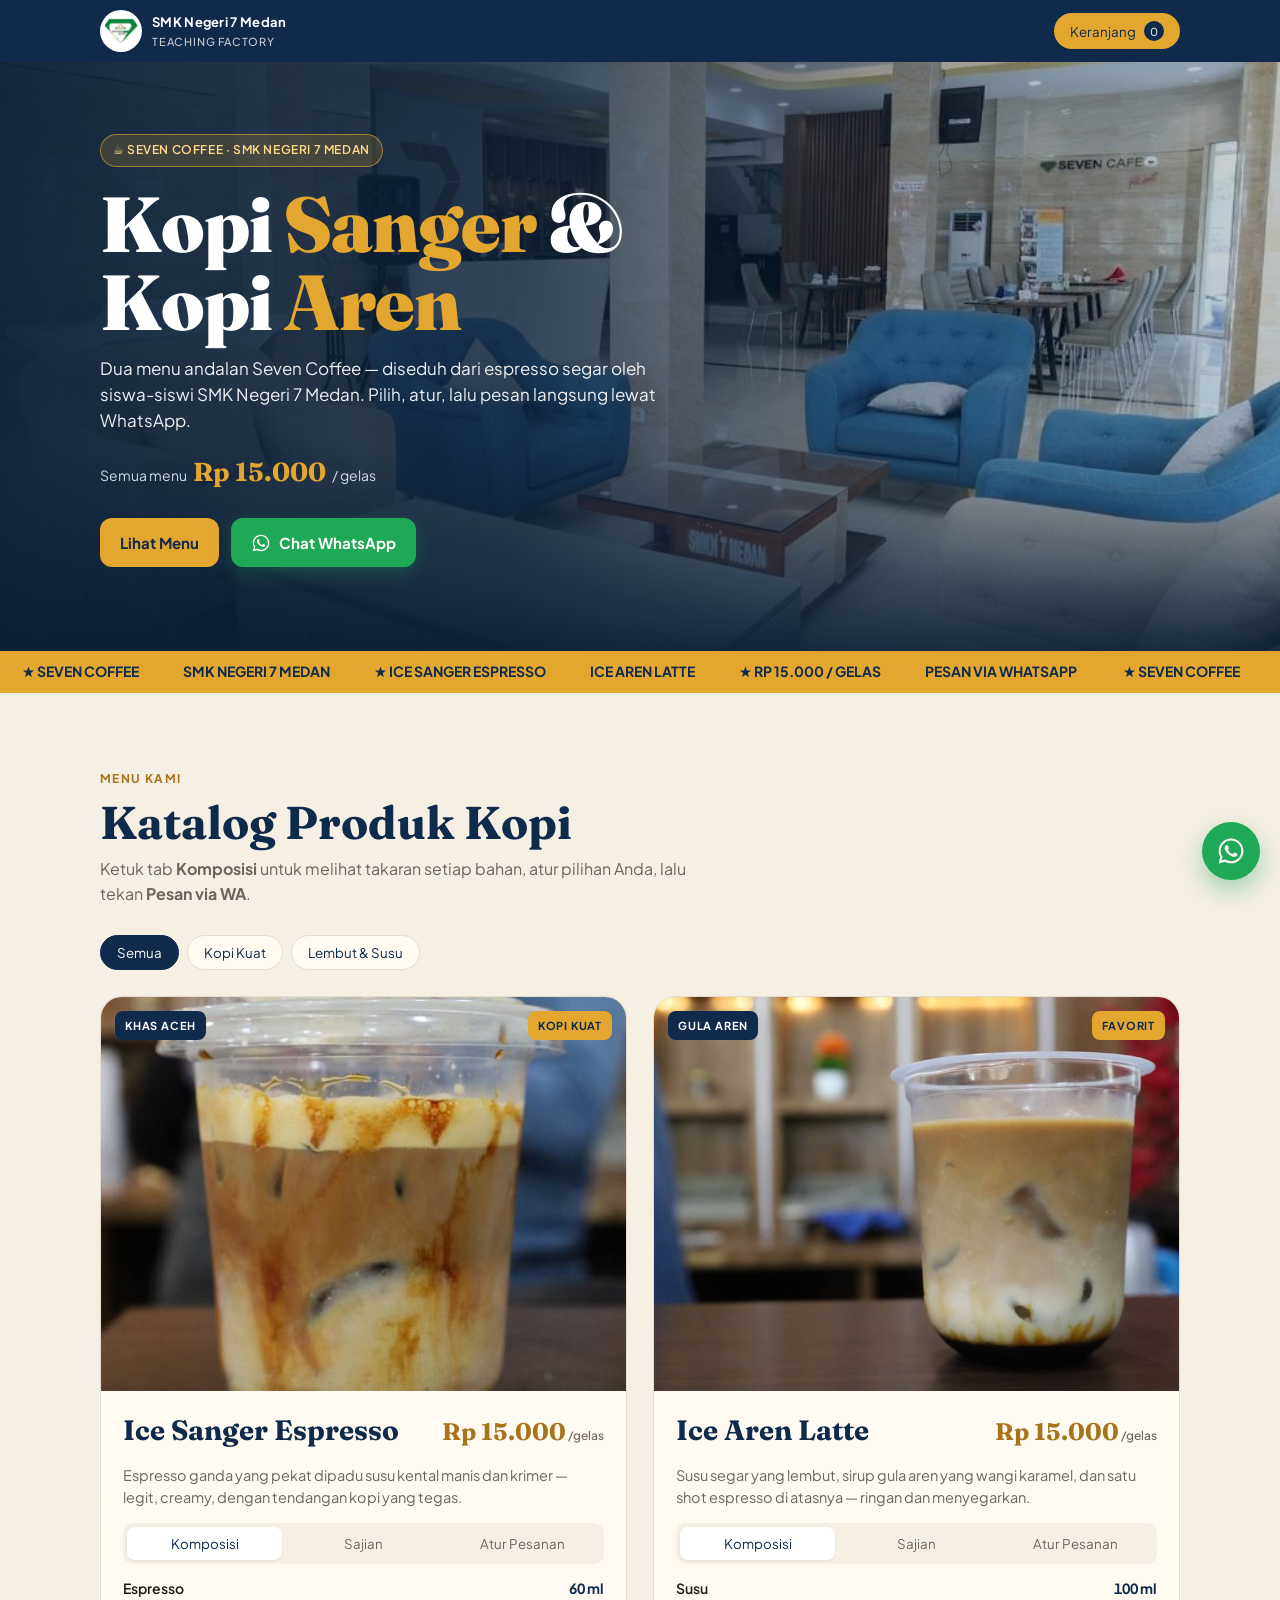
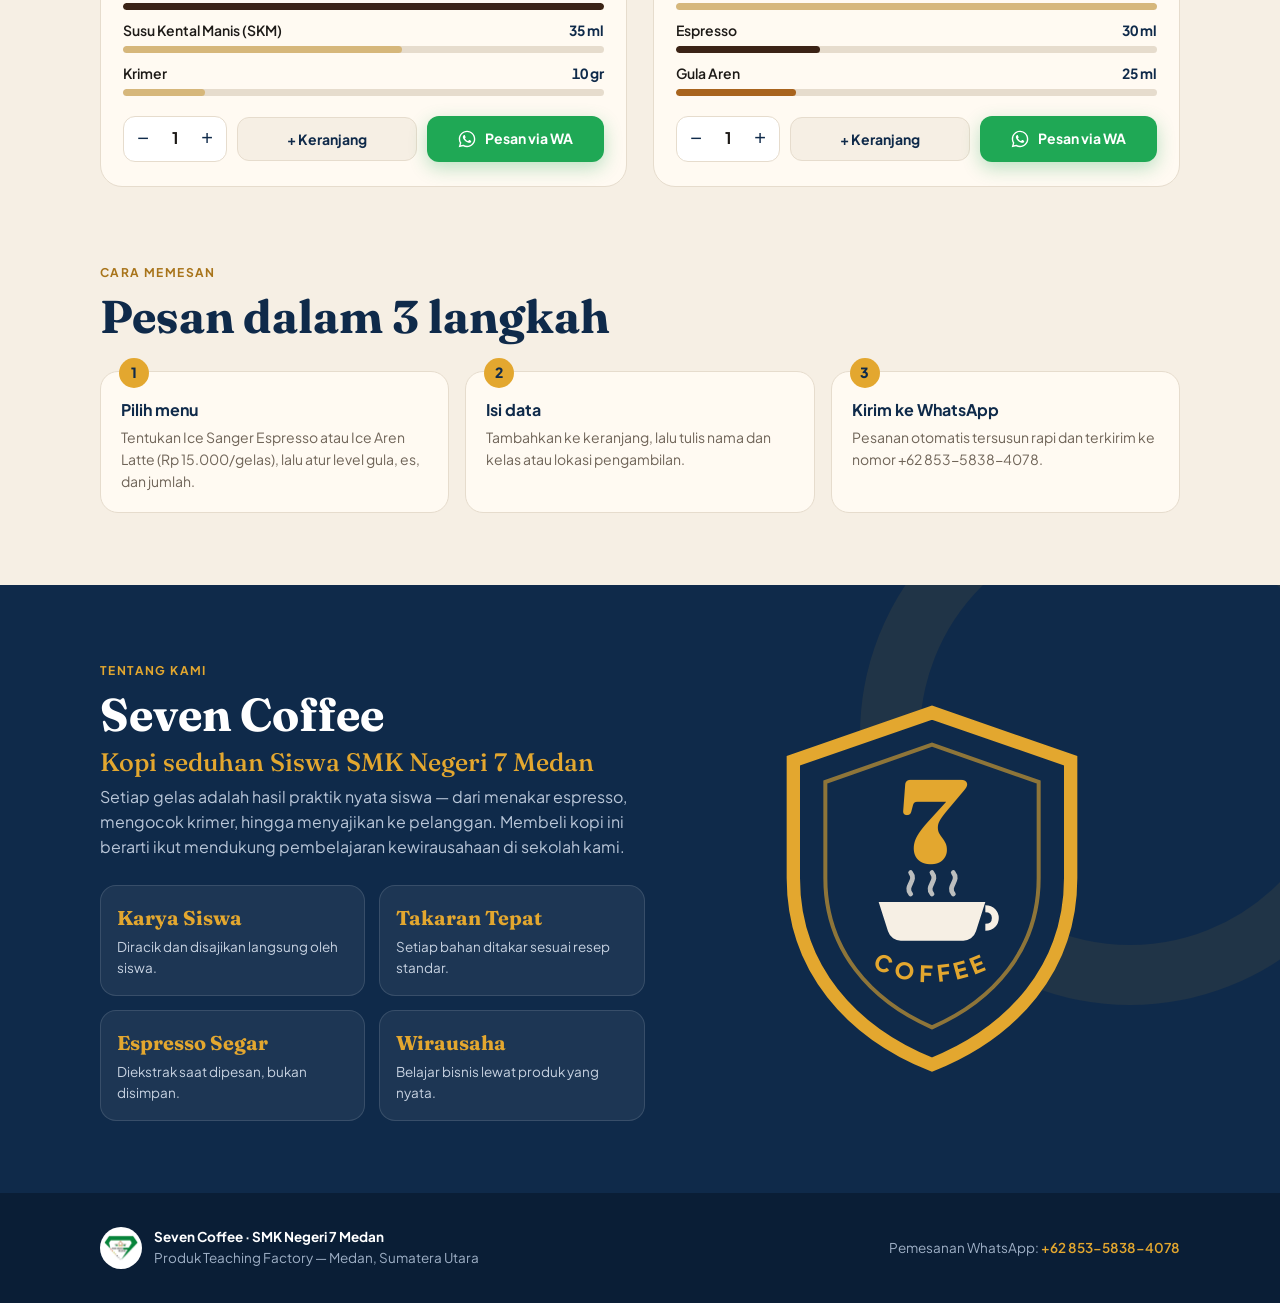
==== index.html @ aaf04f15 "Add files via upload" ====
<!DOCTYPE html>
<html lang="id">
<head>
<meta charset="UTF-8">
<meta name="viewport" content="width=device-width, initial-scale=1">
<title>Seven Coffee — Katalog Kopi SMK Negeri 7 Medan</title>
<link href="https://fonts.googleapis.com/css2?family=Fraunces:opsz,wght@9..144,500;9..144,700;9..144,900&family=Plus+Jakarta+Sans:wght@400;500;600;700&display=swap" rel="stylesheet">
<link rel="stylesheet" href="css/style.css">
</head>
<body>

<svg width="0" height="0" style="position:absolute">
  <defs>
    <symbol id="wa" viewBox="0 0 24 24"><path fill="currentColor" d="M12.04 2C6.58 2 2.13 6.45 2.13 11.91c0 1.75.46 3.45 1.32 4.95L2.05 22l5.25-1.38a9.9 9.9 0 0 0 4.74 1.21c5.46 0 9.91-4.45 9.91-9.91S17.5 2 12.04 2Zm0 18.15c-1.48 0-2.93-.4-4.2-1.15l-.3-.18-3.12.82.83-3.04-.2-.31a8.2 8.2 0 0 1-1.26-4.38c0-4.54 3.7-8.24 8.25-8.24 4.54 0 8.24 3.7 8.24 8.24 0 4.55-3.7 8.24-8.24 8.24Zm4.52-6.16c-.25-.12-1.47-.72-1.69-.81-.23-.08-.39-.12-.56.13-.16.24-.64.81-.79.97-.14.17-.29.19-.54.06-.25-.12-1.05-.39-1.99-1.23-.74-.66-1.23-1.47-1.38-1.72-.14-.25-.02-.38.11-.5.11-.11.25-.29.37-.43.13-.15.17-.25.25-.42.08-.16.04-.31-.02-.43-.06-.12-.56-1.34-.76-1.84-.2-.48-.41-.42-.56-.43h-.48c-.17 0-.43.06-.66.31-.22.25-.86.85-.86 2.07 0 1.22.89 2.4 1.01 2.56.12.17 1.75 2.67 4.23 3.74.59.26 1.05.41 1.41.52.59.19 1.13.16 1.56.1.48-.07 1.47-.6 1.67-1.18.21-.58.21-1.07.15-1.18-.06-.1-.23-.16-.48-.29Z"/></symbol>
    <symbol id="crest" viewBox="0 0 120 140">
      <path d="M60 4 112 22v44c0 34-22 58-52 70C30 124 8 100 8 66V22L60 4Z" fill="#0f2a4a" stroke="#e3a72f" stroke-width="5"/>
      <path d="M60 16 100 30v36c0 27-17 46-40 56-23-10-40-29-40-56V30l40-14Z" fill="none" stroke="#e3a72f" stroke-width="1.5" opacity=".6"/>
      <text x="60" y="60" text-anchor="middle" font-family="Fraunces,serif" font-weight="900" font-size="44" fill="#e3a72f">7</text>
      <path d="M52 72c-2.5-3 2.5-5 0-8M60 72c-2.5-3 2.5-5 0-8M68 72c-2.5-3 2.5-5 0-8" fill="none" stroke="#f6efe4" stroke-width="1.8" stroke-linecap="round" opacity=".75"/>
      <path d="M40 75h40l-3.5 11a5 5 0 0 1-5 3.5H48.5a5 5 0 0 1-5-3.5L40 75Z" fill="#f6efe4"/>
      <path d="M80 77.5c5 0 5 7 0 7" fill="none" stroke="#f6efe4" stroke-width="2.6"/>
      <path id="arcC" d="M31 96 Q60 114 89 96" fill="none"/>
      <text font-family="Plus Jakarta Sans,sans-serif" font-weight="800" font-size="8.5" fill="#e3a72f" letter-spacing="2.2"><textPath href="#arcC" startOffset="50%" text-anchor="middle">COFFEE</textPath></text>
    </symbol>
  </defs>
</svg>

<div class="topbar">
  <div class="wrap">
    <div class="brand">
      <img class="logo" src="img/logo-smkn7.png" alt="Logo SMK Negeri 7 Medan">
      <div>SMK Negeri 7 Medan<small>Teaching Factory</small></div>
    </div>
    <button class="cartbtn" onclick="openCart()">Keranjang <span class="n" id="cartN">0</span></button>
  </div>
</div>

<header class="hero">
  <div class="hero-bg"><img src="img/hero-lounge.jpg" alt="Ruang lounge Seven Coffee SMK Negeri 7 Medan"></div>
  <div class="wrap hero-in">
    <div>
      <span class="tag">☕ Seven Coffee · SMK Negeri 7 Medan</span>
      <h1>Kopi <em>Sanger</em> &amp;<br>Kopi <em>Aren</em></h1>
      <p>Dua menu andalan Seven Coffee — diseduh dari espresso segar oleh siswa-siswi SMK Negeri 7 Medan. Pilih, atur, lalu pesan langsung lewat WhatsApp.</p>
      <div class="price-chip">Semua menu <b>Rp 15.000</b> / gelas</div>
      <div class="cta">
        <a class="btn btn-gold" href="#menu">Lihat Menu</a>
        <a class="btn btn-wa" href="https://wa.me/6285358384078?text=Halo%20Seven%20Coffee%2C%20saya%20ingin%20bertanya%20tentang%20menu%20kopi." target="_blank" rel="noopener"><svg><use href="#wa"/></svg>Chat WhatsApp</a>
      </div>
    </div>
  </div>
</header>

<div class="strip"><div>
  <span>★ SEVEN COFFEE</span><span>SMK NEGERI 7 MEDAN</span><span>★ ICE SANGER ESPRESSO</span><span>ICE AREN LATTE</span><span>★ RP 15.000 / GELAS</span><span>PESAN VIA WHATSAPP</span>
  <span>★ SEVEN COFFEE</span><span>SMK NEGERI 7 MEDAN</span><span>★ ICE SANGER ESPRESSO</span><span>ICE AREN LATTE</span><span>★ RP 15.000 / GELAS</span><span>PESAN VIA WHATSAPP</span>
</div></div>

<section id="menu">
  <div class="wrap">
    <span class="eyebrow">Menu Kami</span>
    <h2>Katalog Produk Kopi</h2>
    <p class="lead">Ketuk tab <b>Komposisi</b> untuk melihat takaran setiap bahan, atur pilihan Anda, lalu tekan <b>Pesan via WA</b>.</p>

    <div class="filters">
      <button class="chip on" data-f="all">Semua</button>
      <button class="chip" data-f="strong">Kopi Kuat</button>
      <button class="chip" data-f="milky">Lembut &amp; Susu</button>
    </div>

    <div class="grid" id="grid"></div>
  </div>
</section>

<section style="padding-top:0">
  <div class="wrap">
    <span class="eyebrow">Cara Memesan</span>
    <h2>Pesan dalam 3 langkah</h2>
    <div class="steps">
      <div class="step"><b>Pilih menu</b><p>Tentukan Ice Sanger Espresso atau Ice Aren Latte (Rp 15.000/gelas), lalu atur level gula, es, dan jumlah.</p></div>
      <div class="step"><b>Isi data</b><p>Tambahkan ke keranjang, lalu tulis nama dan kelas atau lokasi pengambilan.</p></div>
      <div class="step"><b>Kirim ke WhatsApp</b><p>Pesanan otomatis tersusun rapi dan terkirim ke nomor +62 853-5838-4078.</p></div>
    </div>
  </div>
</section>

<section class="school">
  <div class="wrap sgrid">
    <div>
      <span class="eyebrow" style="color:var(--gold)">Tentang Kami</span>
      <h2>Seven Coffee<span style="display:block;font-size:.55em;font-weight:500;color:var(--gold);margin-top:8px">Kopi seduhan Siswa SMK Negeri 7 Medan</span></h2>
      <p class="lead">Setiap gelas adalah hasil praktik nyata siswa — dari menakar espresso, mengocok krimer, hingga menyajikan ke pelanggan. Membeli kopi ini berarti ikut mendukung pembelajaran kewirausahaan di sekolah kami.</p>
      <div class="pillars">
        <div class="pillar"><b>Karya Siswa</b><p>Diracik dan disajikan langsung oleh siswa.</p></div>
        <div class="pillar"><b>Takaran Tepat</b><p>Setiap bahan ditakar sesuai resep standar.</p></div>
        <div class="pillar"><b>Espresso Segar</b><p>Diekstrak saat dipesan, bukan disimpan.</p></div>
        <div class="pillar"><b>Wirausaha</b><p>Belajar bisnis lewat produk yang nyata.</p></div>
      </div>
    </div>
    <svg class="bigcrest" viewBox="0 0 120 140"><use href="#crest"/></svg>
  </div>
</section>

<footer>
  <div class="wrap">
    <div style="display:flex;gap:12px;align-items:center"><img class="logo" src="img/logo-smkn7.png" alt=""><div><b style="color:#fff">Seven Coffee · SMK Negeri 7 Medan</b><br>Produk Teaching Factory — Medan, Sumatera Utara</div></div>
    <div>Pemesanan WhatsApp: <a href="https://wa.me/6285358384078" target="_blank" rel="noopener">+62 853-5838-4078</a></div>
  </div>
</footer>

<a class="fab" href="https://wa.me/6285358384078" target="_blank" rel="noopener" aria-label="WhatsApp" style="color:#fff"><svg><use href="#wa"/></svg></a>

<div class="ov" id="ov" onclick="closeCart()"></div>
<aside class="drawer" id="drawer" aria-label="Keranjang">
  <div class="dh"><h3>Keranjang Pesanan</h3><button class="x" onclick="closeCart()" aria-label="Tutup">×</button></div>
  <div class="db">
    <div id="items"></div>
    <div class="field"><label for="nm">Nama pemesan</label><input id="nm" placeholder="mis. Rizky"></div>
    <div class="field"><label for="kl">Kelas / lokasi ambil</label><input id="kl" placeholder="mis. XI Tata Boga 1 / Kantin"></div>
    <div class="field"><label for="ct">Catatan (opsional)</label><textarea id="ct" rows="2" placeholder="mis. diambil jam istirahat"></textarea></div>
  </div>
  <div class="df">
    <div class="total"><span>Total</span><span id="totalV">Rp 0</span></div>
    <a class="btn btn-wa" id="sendAll" href="#" target="_blank" rel="noopener"><svg><use href="#wa"/></svg>Kirim Pesanan via WhatsApp</a>
    <small>Ke nomor +62 853-5838-4078 · pesan akan dibuka di WhatsApp</small>
  </div>
</aside>
<div class="toast" id="toast"></div>

<script src="js/script.js"></script>
</body>
</html>
---- css/style.css ----
:root{
  --navy:#0f2a4a; --navy2:#173b66; --gold:#e3a72f; --cream:#f6efe4; --paper:#fffaf2;
  --coffee:#3b2316; --ink:#1d1a17; --muted:#6f6458; --line:#e6dccd; --wa:#1fa855;
}
*{box-sizing:border-box;margin:0;padding:0}
body{font-family:'Plus Jakarta Sans',system-ui,sans-serif;background:var(--cream);color:var(--ink);line-height:1.55}
img{display:block;max-width:100%}
.wrap{max-width:1120px;margin:0 auto;padding:0 20px}

/* top bar */
.topbar{background:var(--navy);color:#fff;font-size:13px}
.topbar .wrap{display:flex;align-items:center;justify-content:space-between;gap:12px;padding-top:10px;padding-bottom:10px}
.brand{display:flex;align-items:center;gap:10px;font-weight:700;letter-spacing:.3px}
.logo{width:42px;height:42px;flex:none;border-radius:50%;background:#fff;padding:3px;object-fit:contain}
.price{font-family:'Fraunces',serif;font-weight:700;font-size:24px;color:#a8741a;white-space:nowrap}
.price small{font-family:'Plus Jakarta Sans',sans-serif;font-size:12px;color:var(--muted);font-weight:500}
.ttl{display:flex;justify-content:space-between;align-items:baseline;gap:12px}
.total{display:flex;justify-content:space-between;font-weight:700;color:var(--navy);font-size:16px}
.brand small{display:block;font-weight:500;opacity:.75;font-size:11px;letter-spacing:.8px;text-transform:uppercase}
.cartbtn{background:var(--gold);color:var(--navy);border:0;border-radius:999px;padding:8px 16px;font:700 13px inherit;font-family:inherit;cursor:pointer;display:flex;gap:8px;align-items:center}
.cartbtn .n{background:var(--navy);color:#fff;border-radius:999px;min-width:20px;height:20px;display:grid;place-items:center;font-size:11px;padding:0 6px}

/* hero */
.hero{position:relative;color:#fff;overflow:hidden;background:#0a1e36}
.hero-bg{position:absolute;inset:0}
.hero-bg img{width:100%;height:100%;object-fit:cover;object-position:center 55%;transform:scale(1.04);filter:saturate(.9)}
.hero-bg::after{content:"";position:absolute;inset:0;background:
  linear-gradient(90deg,rgba(10,30,54,.95) 0%,rgba(10,30,54,.8) 40%,rgba(10,30,54,.3) 75%,rgba(10,30,54,.2) 100%),
  linear-gradient(0deg,rgba(10,30,54,.9) 0%,rgba(10,30,54,0) 35%)}
.hero-in{position:relative;z-index:1;display:grid;grid-template-columns:minmax(0,680px);align-items:center;min-height:560px;padding-top:72px;padding-bottom:84px}
.frame{position:relative;justify-self:center;width:min(380px,100%)}
.frame::before{content:"";position:absolute;inset:0;border:2px solid var(--gold);border-radius:220px 220px 26px 26px;transform:translate(16px,16px)}
.frame .arch{position:relative;aspect-ratio:4/5;border-radius:220px 220px 26px 26px;overflow:hidden;box-shadow:0 30px 60px rgba(0,0,0,.45)}
.frame .arch img{width:100%;height:100%;object-fit:cover;object-position:62% center}
.frame .arch::after{content:"";position:absolute;inset:0;background:linear-gradient(180deg,rgba(0,0,0,0) 55%,rgba(10,30,54,.75) 100%)}
.frame .cap{position:absolute;left:-26px;bottom:34px;background:var(--paper);color:var(--navy);border-radius:14px;padding:12px 16px;box-shadow:0 14px 30px rgba(0,0,0,.3);font-size:13px;line-height:1.35}
.frame .cap b{display:block;font-family:'Fraunces',serif;font-size:17px}
.frame .seal{position:absolute;top:18px;right:-18px;width:78px;height:78px;border-radius:50%;background:#fff;display:grid;place-items:center;box-shadow:0 10px 24px rgba(0,0,0,.3);border:3px solid var(--gold)}
.frame .seal img{width:62px;height:62px;border-radius:50%;object-fit:contain}
.price-chip{display:inline-flex;align-items:baseline;gap:6px;margin-top:18px;font-size:14px;color:#cfd9e6}
.price-chip b{font-family:'Fraunces',serif;font-size:26px;color:var(--gold)}
.tag{display:inline-flex;align-items:center;gap:8px;background:rgba(227,167,47,.18);border:1px solid rgba(227,167,47,.6);color:#ffd88a;padding:6px 12px;border-radius:999px;font-size:12px;font-weight:600;letter-spacing:.6px;text-transform:uppercase}
.hero h1{font-family:'Fraunces',serif;font-weight:900;font-size:clamp(40px,7vw,78px);line-height:1;margin:18px 0 14px;letter-spacing:-1px}
.hero h1 em{font-style:normal;color:var(--gold)}
.hero p{max-width:560px;font-size:17px;opacity:.92}
.hero .cta{margin-top:26px;display:flex;gap:12px;flex-wrap:wrap}
.btn{display:inline-flex;align-items:center;justify-content:center;gap:8px;border-radius:12px;padding:13px 20px;font-weight:700;font-size:15px;text-decoration:none;border:0;cursor:pointer;font-family:inherit;transition:transform .15s,box-shadow .15s}
.btn:hover{transform:translateY(-2px)}
.btn-gold{background:var(--gold);color:var(--navy)}
.btn-ghost{background:rgba(255,255,255,.12);color:#fff;border:1px solid rgba(255,255,255,.35)}
.btn-wa{background:var(--wa);color:#fff;box-shadow:0 6px 18px rgba(31,168,85,.3)}
.btn-wa svg{width:20px;height:20px}

/* strip */
.strip{background:var(--gold);color:var(--navy);font-weight:700;font-size:14px;overflow:hidden;white-space:nowrap}
.strip div{display:inline-block;padding:10px 0;animation:mq 28s linear infinite}
.strip span{margin:0 22px}
@keyframes mq{from{transform:translateX(0)}to{transform:translateX(-50%)}}

/* section */
section{padding:72px 0}
.eyebrow{color:#a8741a;font-weight:700;font-size:12px;letter-spacing:1.4px;text-transform:uppercase}
h2{font-family:'Fraunces',serif;font-size:clamp(30px,4.5vw,46px);line-height:1.08;color:var(--navy);margin:8px 0 10px}
.lead{color:var(--muted);max-width:620px}

.filters{display:flex;gap:8px;margin:28px 0 26px;flex-wrap:wrap}
.chip{border:1px solid var(--line);background:var(--paper);padding:8px 16px;border-radius:999px;font:600 14px inherit;font-family:inherit;cursor:pointer;color:var(--navy)}
.chip.on{background:var(--navy);color:#fff;border-color:var(--navy)}

.grid{display:grid;grid-template-columns:repeat(auto-fit,minmax(320px,1fr));gap:26px}
.card{background:var(--paper);border:1px solid var(--line);border-radius:22px;overflow:hidden;display:flex;flex-direction:column;transition:box-shadow .2s,transform .2s}
.card:hover{box-shadow:0 18px 40px rgba(15,42,74,.12);transform:translateY(-3px)}
.card.hide{display:none}
.ph{position:relative;aspect-ratio:4/3;overflow:hidden;background:#ddd}
.ph img{width:100%;height:100%;object-fit:cover;transition:transform .5s}
.card:hover .ph img{transform:scale(1.05)}
.badge{position:absolute;top:14px;left:14px;background:var(--navy);color:#fff;font-size:11px;font-weight:700;letter-spacing:.8px;text-transform:uppercase;padding:6px 10px;border-radius:8px}
.badge.g{left:auto;right:14px;background:var(--gold);color:var(--navy)}
.body{padding:22px 22px 24px;display:flex;flex-direction:column;gap:14px;flex:1}
.card h3{font-family:'Fraunces',serif;font-size:28px;color:var(--navy);line-height:1.1}
.desc{color:var(--muted);font-size:14.5px}
.tabs{display:flex;background:var(--cream);border-radius:10px;padding:4px;gap:4px}
.tabs button{flex:1;border:0;background:transparent;padding:8px;border-radius:8px;font:600 13px inherit;font-family:inherit;color:var(--muted);cursor:pointer}
.tabs button.on{background:#fff;color:var(--navy);box-shadow:0 1px 3px rgba(0,0,0,.08)}
.pane{display:none}.pane.on{display:block}

.comp{display:flex;flex-direction:column;gap:10px}
.row{display:grid;grid-template-columns:1fr auto;gap:4px 10px;font-size:14px;align-items:center}
.row b{font-weight:600}
.row .v{font-variant-numeric:tabular-nums;color:var(--navy);font-weight:700}
.bar{grid-column:1/-1;height:7px;border-radius:9px;background:var(--line);overflow:hidden}
.bar i{display:block;height:100%;border-radius:9px;width:0;transition:width 1s cubic-bezier(.2,.8,.2,1)}

.glass{display:flex;gap:18px;align-items:center}
.glass svg{flex:none}
.legend{font-size:13px;display:flex;flex-direction:column;gap:6px}
.legend span{display:flex;align-items:center;gap:8px}
.legend i{width:12px;height:12px;border-radius:3px;display:inline-block}
.notes{display:flex;flex-wrap:wrap;gap:6px}
.notes span{font-size:12px;font-weight:600;background:#fff;border:1px solid var(--line);padding:5px 10px;border-radius:999px;color:var(--coffee)}

.opt{display:flex;flex-direction:column;gap:6px}
.opt label{font-size:12px;font-weight:700;text-transform:uppercase;letter-spacing:.8px;color:var(--muted)}
.seg{display:flex;gap:6px;flex-wrap:wrap}
.seg button{border:1px solid var(--line);background:#fff;border-radius:9px;padding:7px 12px;font:600 13px inherit;font-family:inherit;cursor:pointer;color:var(--ink)}
.seg button.on{border-color:var(--navy);background:var(--navy);color:#fff}

.buy{margin-top:auto;display:flex;gap:10px;align-items:center;padding-top:6px}
.qty{display:flex;align-items:center;border:1px solid var(--line);border-radius:12px;background:#fff}
.qty button{width:38px;height:44px;border:0;background:transparent;font-size:20px;cursor:pointer;color:var(--navy)}
.qty span{min-width:26px;text-align:center;font-weight:700}
.buy .btn{flex:1;padding:12px 14px;font-size:14px}
.addc{background:var(--cream);color:var(--navy);border:1px solid var(--line)}

/* about school */
.school{background:var(--navy);color:#e9eef6;position:relative;overflow:hidden}
.school::before{content:"";position:absolute;right:-120px;top:-120px;width:420px;height:420px;border-radius:50%;border:60px solid rgba(227,167,47,.08)}
.school h2{color:#fff}
.school .lead{color:#b9c6d8}
.sgrid{display:grid;grid-template-columns:1.1fr 1fr;gap:40px;align-items:center;position:relative}
.pillars{display:grid;grid-template-columns:1fr 1fr;gap:14px;margin-top:26px}
.pillar{background:rgba(255,255,255,.06);border:1px solid rgba(255,255,255,.12);border-radius:16px;padding:16px}
.pillar b{display:block;color:var(--gold);font-family:'Fraunces',serif;font-size:20px;margin-bottom:4px}
.pillar p{font-size:13.5px;color:#c7d2e1}
.bigcrest{justify-self:center;width:min(320px,80%)}
.steps{counter-reset:s;display:grid;grid-template-columns:repeat(auto-fit,minmax(200px,1fr));gap:16px;margin-top:30px}
.step{background:var(--paper);border:1px solid var(--line);border-radius:18px;padding:20px;position:relative}
.step::before{counter-increment:s;content:counter(s);position:absolute;top:-14px;left:18px;width:30px;height:30px;border-radius:50%;background:var(--gold);color:var(--navy);display:grid;place-items:center;font-weight:800;font-size:14px}
.step b{display:block;color:var(--navy);margin:6px 0 4px}
.step p{font-size:14px;color:var(--muted)}

footer{background:#0a1e36;color:#9fb0c6;font-size:13.5px;padding:34px 0}
footer .wrap{display:flex;justify-content:space-between;gap:20px;flex-wrap:wrap;align-items:center}
footer a{color:var(--gold);text-decoration:none;font-weight:600}

/* drawer */
.ov{position:fixed;inset:0;background:rgba(10,20,35,.5);opacity:0;pointer-events:none;transition:.25s;z-index:40}
.ov.on{opacity:1;pointer-events:auto}
.drawer{position:fixed;top:0;right:0;height:100%;width:min(420px,100%);background:var(--paper);z-index:50;transform:translateX(100%);transition:transform .3s cubic-bezier(.2,.8,.2,1);display:flex;flex-direction:column}
.drawer.on{transform:none}
.dh{padding:20px 22px;background:var(--navy);color:#fff;display:flex;justify-content:space-between;align-items:center}
.dh h3{font-family:'Fraunces',serif;font-size:24px}
.x{background:transparent;border:0;color:#fff;font-size:26px;cursor:pointer;line-height:1}
.db{padding:20px 22px;overflow:auto;flex:1;display:flex;flex-direction:column;gap:14px}
.item{display:flex;gap:12px;align-items:center;border-bottom:1px dashed var(--line);padding-bottom:12px}
.item img{width:56px;height:56px;border-radius:10px;object-fit:cover}
.item .t{flex:1;font-size:14px}
.item .t b{display:block;color:var(--navy)}
.item .t small{color:var(--muted)}
.rm{background:transparent;border:0;color:#b4462f;font-weight:700;cursor:pointer;font-size:13px;font-family:inherit}
.empty{color:var(--muted);text-align:center;padding:30px 0}
.field{display:flex;flex-direction:column;gap:6px}
.field label{font-size:12px;font-weight:700;letter-spacing:.8px;text-transform:uppercase;color:var(--muted)}
.field input,.field textarea{border:1px solid var(--line);border-radius:10px;padding:11px 12px;font:15px inherit;font-family:inherit;background:#fff}
.df{padding:18px 22px;border-top:1px solid var(--line);display:flex;flex-direction:column;gap:8px}
.df small{color:var(--muted);text-align:center}

.toast{position:fixed;left:50%;bottom:24px;transform:translate(-50%,30px);background:var(--navy);color:#fff;padding:12px 18px;border-radius:12px;font-weight:600;font-size:14px;opacity:0;transition:.3s;z-index:60;pointer-events:none}
.toast.on{opacity:1;transform:translate(-50%,0)}
.fab{position:fixed;right:20px;bottom:20px;width:58px;height:58px;border-radius:50%;background:var(--wa);display:grid;place-items:center;box-shadow:0 10px 24px rgba(31,168,85,.4);z-index:30}
.fab svg{width:30px;height:30px}

@media (max-width:800px){
  .sgrid{grid-template-columns:1fr}
  .bigcrest{order:-1;width:180px}
  .hero-in{min-height:0;padding-top:56px;padding-bottom:64px}
  .frame{width:min(270px,78%)}
  .frame .cap{left:-18px}
  .hero-bg::after{background:linear-gradient(180deg,rgba(10,30,54,.9) 0%,rgba(10,30,54,.75) 50%,rgba(10,30,54,.95) 100%)}
  .brand .full{display:none}
}
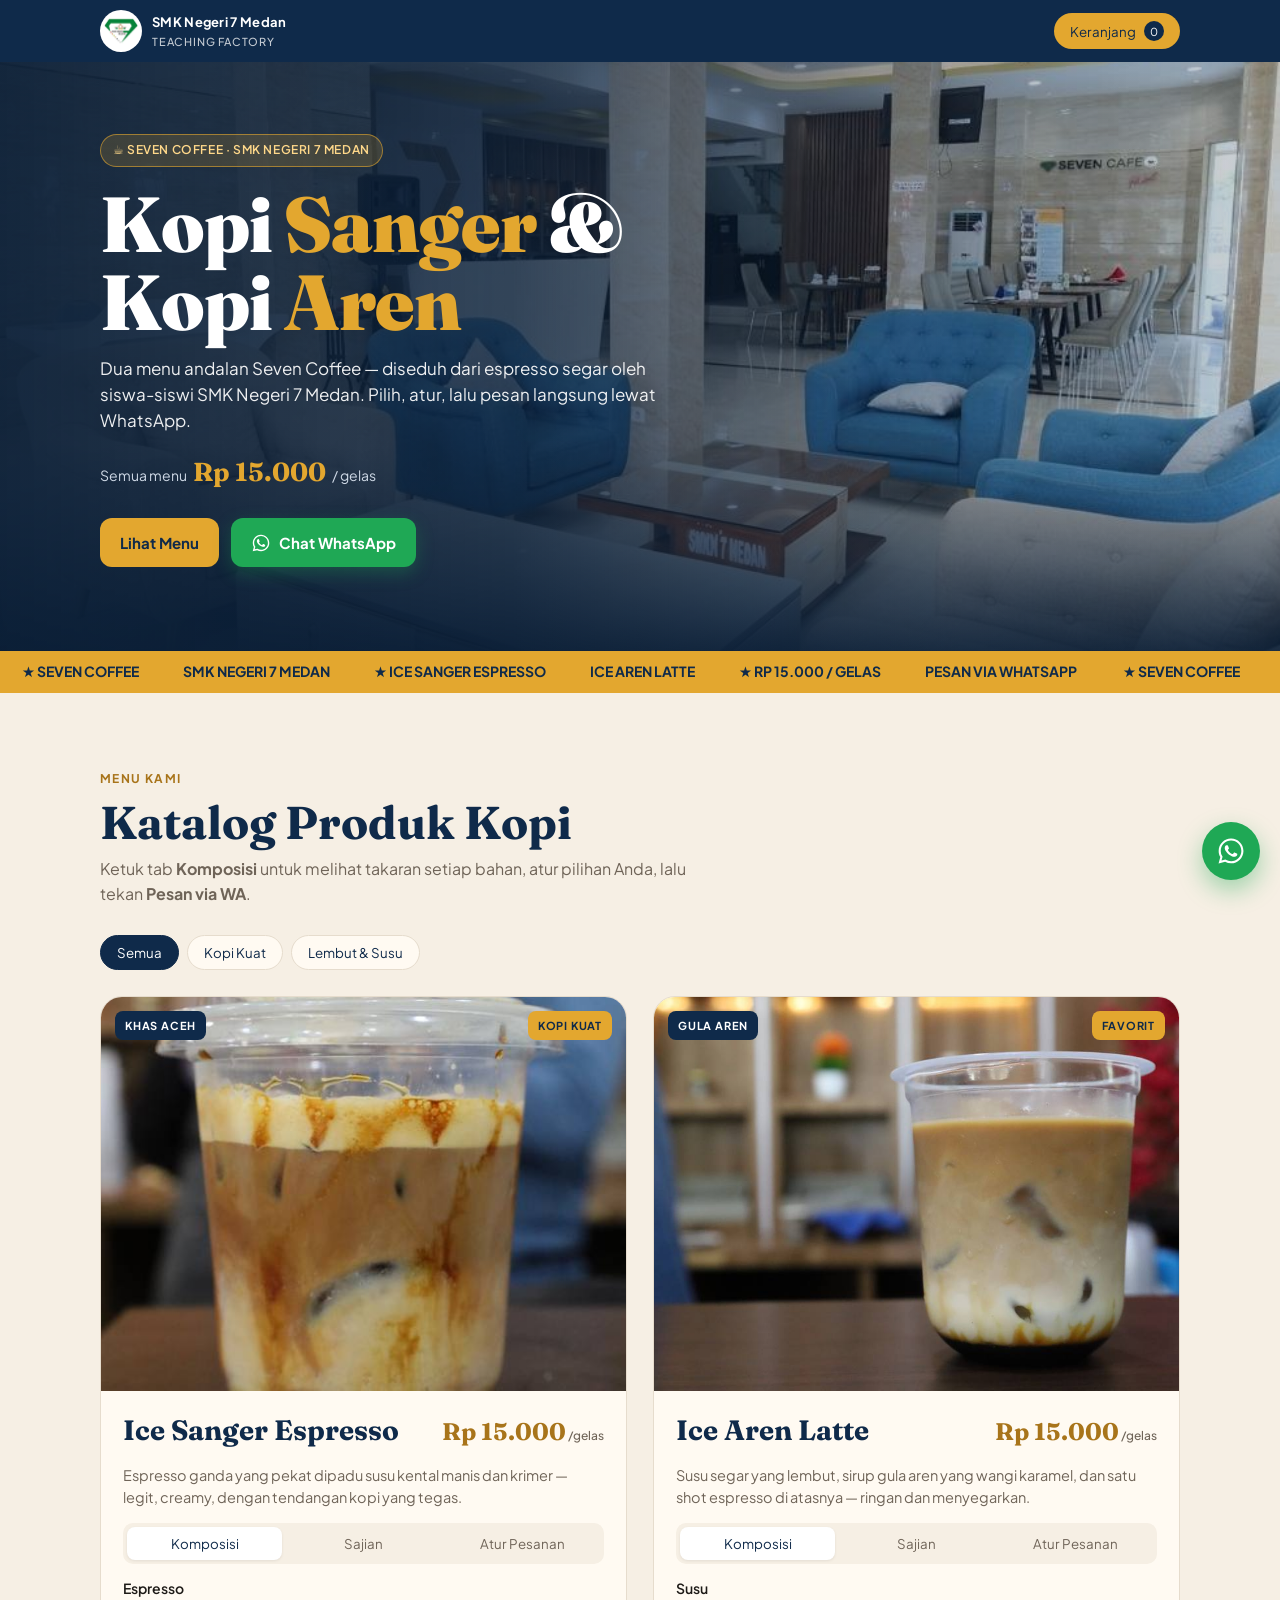
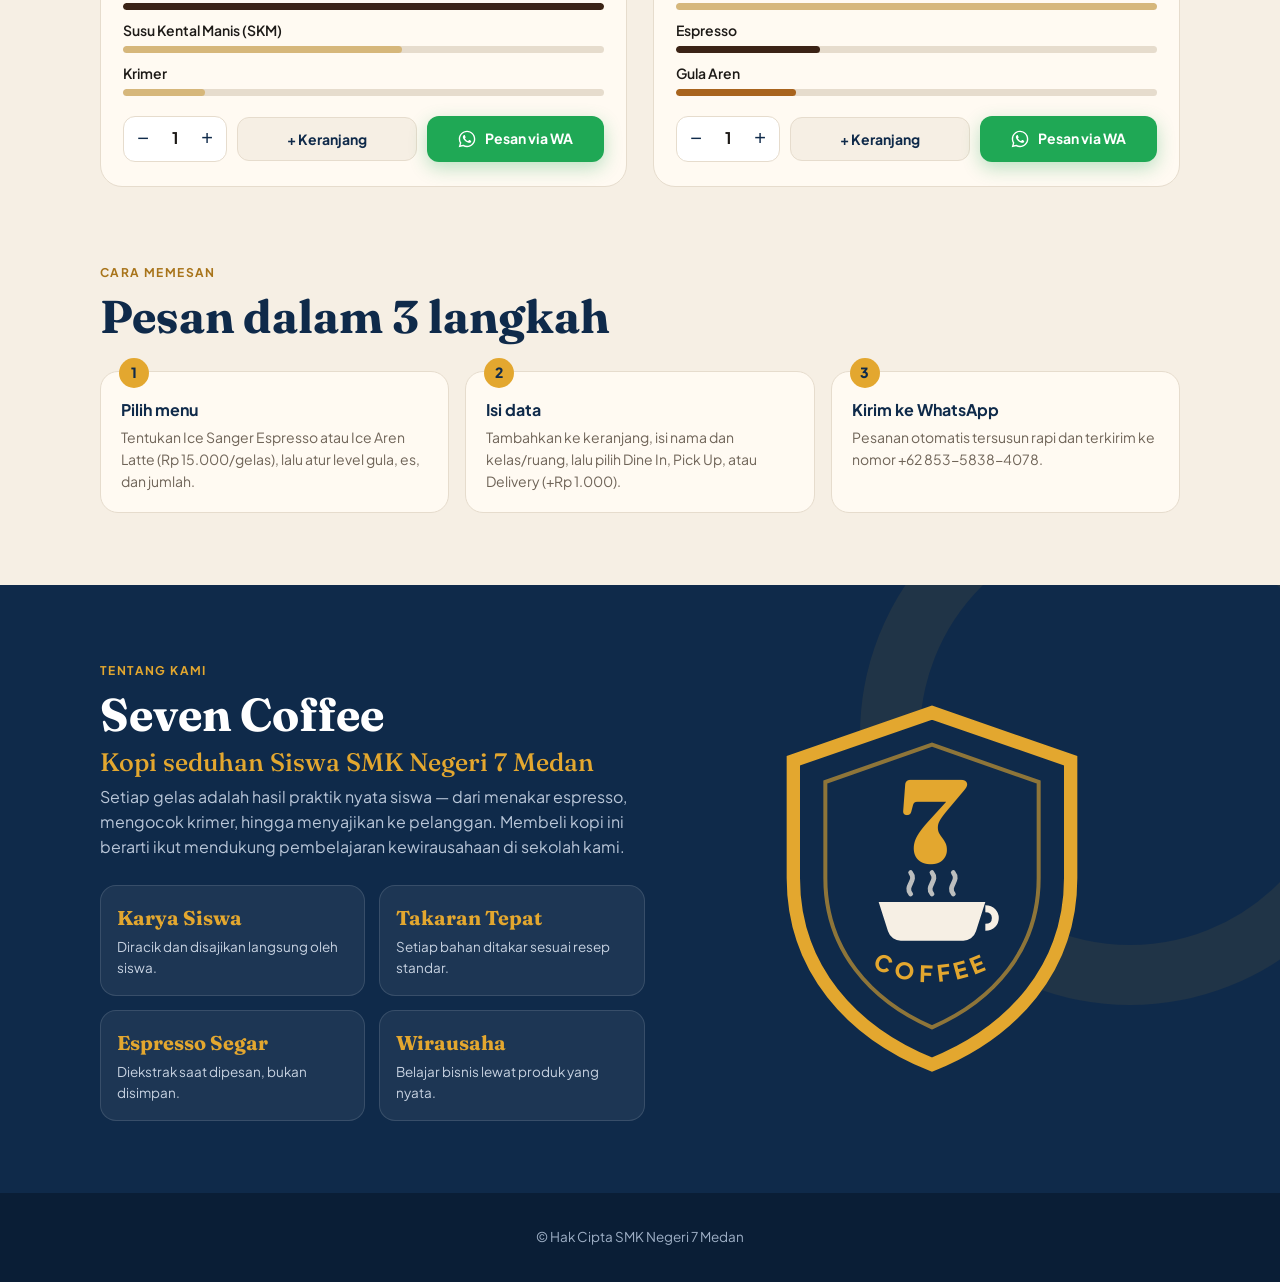
==== commit 457f4c76: "Add files via upload" ====
--- a/index.html
+++ b/index.html
@@ -5,7 +5,186 @@
 <meta name="viewport" content="width=device-width, initial-scale=1">
 <title>Seven Coffee — Katalog Kopi SMK Negeri 7 Medan</title>
 <link href="https://fonts.googleapis.com/css2?family=Fraunces:opsz,wght@9..144,500;9..144,700;9..144,900&family=Plus+Jakarta+Sans:wght@400;500;600;700&display=swap" rel="stylesheet">
-<link rel="stylesheet" href="css/style.css">
+<style>
+:root{
+  --navy:#0f2a4a; --navy2:#173b66; --gold:#e3a72f; --cream:#f6efe4; --paper:#fffaf2;
+  --coffee:#3b2316; --ink:#1d1a17; --muted:#6f6458; --line:#e6dccd; --wa:#1fa855;
+}
+*{box-sizing:border-box;margin:0;padding:0}
+body{font-family:'Plus Jakarta Sans',system-ui,sans-serif;background:var(--cream);color:var(--ink);line-height:1.55}
+img{display:block;max-width:100%}
+.wrap{max-width:1120px;margin:0 auto;padding:0 20px}
+
+/* top bar */
+.topbar{background:var(--navy);color:#fff;font-size:13px}
+.topbar .wrap{display:flex;align-items:center;justify-content:space-between;gap:12px;padding-top:10px;padding-bottom:10px}
+.brand{display:flex;align-items:center;gap:10px;font-weight:700;letter-spacing:.3px}
+.logo{width:42px;height:42px;flex:none;border-radius:50%;background:#fff;padding:3px;object-fit:contain}
+.price{font-family:'Fraunces',serif;font-weight:700;font-size:24px;color:#a8741a;white-space:nowrap}
+.price small{font-family:'Plus Jakarta Sans',sans-serif;font-size:12px;color:var(--muted);font-weight:500}
+.ttl{display:flex;justify-content:space-between;align-items:baseline;gap:12px}
+.total{display:flex;justify-content:space-between;font-weight:700;color:var(--navy);font-size:16px}
+.brand small{display:block;font-weight:500;opacity:.75;font-size:11px;letter-spacing:.8px;text-transform:uppercase}
+.cartbtn{background:var(--gold);color:var(--navy);border:0;border-radius:999px;padding:8px 16px;font:700 13px inherit;font-family:inherit;cursor:pointer;display:flex;gap:8px;align-items:center}
+.cartbtn .n{background:var(--navy);color:#fff;border-radius:999px;min-width:20px;height:20px;display:grid;place-items:center;font-size:11px;padding:0 6px}
+
+/* hero */
+.hero{position:relative;color:#fff;overflow:hidden;background:#0a1e36}
+.hero-bg{position:absolute;inset:0}
+.hero-bg img{width:100%;height:100%;object-fit:cover;object-position:center 55%;transform:scale(1.04);filter:saturate(.9)}
+.hero-bg::after{content:"";position:absolute;inset:0;background:
+  linear-gradient(90deg,rgba(10,30,54,.95) 0%,rgba(10,30,54,.8) 40%,rgba(10,30,54,.3) 75%,rgba(10,30,54,.2) 100%),
+  linear-gradient(0deg,rgba(10,30,54,.9) 0%,rgba(10,30,54,0) 35%)}
+.hero-in{position:relative;z-index:1;display:grid;grid-template-columns:minmax(0,680px);align-items:center;min-height:560px;padding-top:72px;padding-bottom:84px}
+.frame{position:relative;justify-self:center;width:min(380px,100%)}
+.frame::before{content:"";position:absolute;inset:0;border:2px solid var(--gold);border-radius:220px 220px 26px 26px;transform:translate(16px,16px)}
+.frame .arch{position:relative;aspect-ratio:4/5;border-radius:220px 220px 26px 26px;overflow:hidden;box-shadow:0 30px 60px rgba(0,0,0,.45)}
+.frame .arch img{width:100%;height:100%;object-fit:cover;object-position:62% center}
+.frame .arch::after{content:"";position:absolute;inset:0;background:linear-gradient(180deg,rgba(0,0,0,0) 55%,rgba(10,30,54,.75) 100%)}
+.frame .cap{position:absolute;left:-26px;bottom:34px;background:var(--paper);color:var(--navy);border-radius:14px;padding:12px 16px;box-shadow:0 14px 30px rgba(0,0,0,.3);font-size:13px;line-height:1.35}
+.frame .cap b{display:block;font-family:'Fraunces',serif;font-size:17px}
+.frame .seal{position:absolute;top:18px;right:-18px;width:78px;height:78px;border-radius:50%;background:#fff;display:grid;place-items:center;box-shadow:0 10px 24px rgba(0,0,0,.3);border:3px solid var(--gold)}
+.frame .seal img{width:62px;height:62px;border-radius:50%;object-fit:contain}
+.price-chip{display:inline-flex;align-items:baseline;gap:6px;margin-top:18px;font-size:14px;color:#cfd9e6}
+.price-chip b{font-family:'Fraunces',serif;font-size:26px;color:var(--gold)}
+.tag{display:inline-flex;align-items:center;gap:8px;background:rgba(227,167,47,.18);border:1px solid rgba(227,167,47,.6);color:#ffd88a;padding:6px 12px;border-radius:999px;font-size:12px;font-weight:600;letter-spacing:.6px;text-transform:uppercase}
+.hero h1{font-family:'Fraunces',serif;font-weight:900;font-size:clamp(40px,7vw,78px);line-height:1;margin:18px 0 14px;letter-spacing:-1px}
+.hero h1 em{font-style:normal;color:var(--gold)}
+.hero p{max-width:560px;font-size:17px;opacity:.92}
+.hero .cta{margin-top:26px;display:flex;gap:12px;flex-wrap:wrap}
+.btn{display:inline-flex;align-items:center;justify-content:center;gap:8px;border-radius:12px;padding:13px 20px;font-weight:700;font-size:15px;text-decoration:none;border:0;cursor:pointer;font-family:inherit;transition:transform .15s,box-shadow .15s}
+.btn:hover{transform:translateY(-2px)}
+.btn-gold{background:var(--gold);color:var(--navy)}
+.btn-ghost{background:rgba(255,255,255,.12);color:#fff;border:1px solid rgba(255,255,255,.35)}
+.btn-wa{background:var(--wa);color:#fff;box-shadow:0 6px 18px rgba(31,168,85,.3)}
+.btn-wa svg{width:20px;height:20px}
+
+/* strip */
+.strip{background:var(--gold);color:var(--navy);font-weight:700;font-size:14px;overflow:hidden;white-space:nowrap}
+.strip div{display:inline-block;padding:10px 0;animation:mq 28s linear infinite}
+.strip span{margin:0 22px}
+@keyframes mq{from{transform:translateX(0)}to{transform:translateX(-50%)}}
+
+/* section */
+section{padding:72px 0}
+.eyebrow{color:#a8741a;font-weight:700;font-size:12px;letter-spacing:1.4px;text-transform:uppercase}
+h2{font-family:'Fraunces',serif;font-size:clamp(30px,4.5vw,46px);line-height:1.08;color:var(--navy);margin:8px 0 10px}
+.lead{color:var(--muted);max-width:620px}
+
+.filters{display:flex;gap:8px;margin:28px 0 26px;flex-wrap:wrap}
+.chip{border:1px solid var(--line);background:var(--paper);padding:8px 16px;border-radius:999px;font:600 14px inherit;font-family:inherit;cursor:pointer;color:var(--navy)}
+.chip.on{background:var(--navy);color:#fff;border-color:var(--navy)}
+
+.grid{display:grid;grid-template-columns:repeat(auto-fit,minmax(min(320px,100%),1fr));gap:26px}
+.card{background:var(--paper);border:1px solid var(--line);border-radius:22px;overflow:hidden;display:flex;flex-direction:column;transition:box-shadow .2s,transform .2s}
+.card:hover{box-shadow:0 18px 40px rgba(15,42,74,.12);transform:translateY(-3px)}
+.card.hide{display:none}
+.ph{position:relative;aspect-ratio:4/3;overflow:hidden;background:#ddd}
+.ph img{width:100%;height:100%;object-fit:cover;transition:transform .5s}
+.card:hover .ph img{transform:scale(1.05)}
+.badge{position:absolute;top:14px;left:14px;background:var(--navy);color:#fff;font-size:11px;font-weight:700;letter-spacing:.8px;text-transform:uppercase;padding:6px 10px;border-radius:8px}
+.badge.g{left:auto;right:14px;background:var(--gold);color:var(--navy)}
+.body{padding:22px 22px 24px;display:flex;flex-direction:column;gap:14px;flex:1}
+.card h3{font-family:'Fraunces',serif;font-size:28px;color:var(--navy);line-height:1.1}
+.desc{color:var(--muted);font-size:14.5px}
+.tabs{display:flex;background:var(--cream);border-radius:10px;padding:4px;gap:4px}
+.tabs button{flex:1;border:0;background:transparent;padding:8px;border-radius:8px;font:600 13px inherit;font-family:inherit;color:var(--muted);cursor:pointer}
+.tabs button.on{background:#fff;color:var(--navy);box-shadow:0 1px 3px rgba(0,0,0,.08)}
+.pane{display:none}.pane.on{display:block}
+
+.comp{display:flex;flex-direction:column;gap:10px}
+.row{display:grid;grid-template-columns:1fr auto;gap:4px 10px;font-size:14px;align-items:center}
+.row b{font-weight:600}
+.row .v{font-variant-numeric:tabular-nums;color:var(--navy);font-weight:700}
+.bar{grid-column:1/-1;height:7px;border-radius:9px;background:var(--line);overflow:hidden}
+.bar i{display:block;height:100%;border-radius:9px;width:0;transition:width 1s cubic-bezier(.2,.8,.2,1)}
+
+.glass{display:flex;gap:18px;align-items:center}
+.glass svg{flex:none}
+.legend{font-size:13px;display:flex;flex-direction:column;gap:6px}
+.legend span{display:flex;align-items:center;gap:8px}
+.legend i{width:12px;height:12px;border-radius:3px;display:inline-block}
+.notes{display:flex;flex-wrap:wrap;gap:6px}
+.notes span{font-size:12px;font-weight:600;background:#fff;border:1px solid var(--line);padding:5px 10px;border-radius:999px;color:var(--coffee)}
+
+.opt{display:flex;flex-direction:column;gap:6px}
+.opt label{font-size:12px;font-weight:700;text-transform:uppercase;letter-spacing:.8px;color:var(--muted)}
+.seg{display:flex;gap:6px;flex-wrap:wrap}
+.seg button{border:1px solid var(--line);background:#fff;border-radius:9px;padding:7px 12px;font:600 13px inherit;font-family:inherit;cursor:pointer;color:var(--ink)}
+.seg button.on{border-color:var(--navy);background:var(--navy);color:#fff}
+
+.buy{margin-top:auto;display:flex;gap:10px;align-items:center;padding-top:6px}
+.qty{display:flex;align-items:center;border:1px solid var(--line);border-radius:12px;background:#fff}
+.qty button{width:38px;height:44px;border:0;background:transparent;font-size:20px;cursor:pointer;color:var(--navy)}
+.qty span{min-width:26px;text-align:center;font-weight:700}
+.buy .btn{flex:1;padding:12px 14px;font-size:14px;white-space:nowrap}
+@media (max-width:520px){.ttl{flex-direction:column;gap:4px}.card h3{font-size:26px}footer{padding-bottom:96px}.fab{width:50px;height:50px;right:14px;bottom:14px}.fab svg{width:26px;height:26px}.buy{flex-wrap:wrap}.buy .addc{flex:1}.buy .btn-wa{flex:1 1 100%;padding:14px}}
+.addc{background:var(--cream);color:var(--navy);border:1px solid var(--line)}
+
+/* about school */
+.school{background:var(--navy);color:#e9eef6;position:relative;overflow:hidden}
+.school::before{content:"";position:absolute;right:-120px;top:-120px;width:420px;height:420px;border-radius:50%;border:60px solid rgba(227,167,47,.08)}
+.school h2{color:#fff}
+.school .lead{color:#b9c6d8}
+.sgrid{display:grid;grid-template-columns:1.1fr 1fr;gap:40px;align-items:center;position:relative}
+.pillars{display:grid;grid-template-columns:1fr 1fr;gap:14px;margin-top:26px}
+.pillar{background:rgba(255,255,255,.06);border:1px solid rgba(255,255,255,.12);border-radius:16px;padding:16px}
+.pillar b{display:block;color:var(--gold);font-family:'Fraunces',serif;font-size:20px;margin-bottom:4px}
+.pillar p{font-size:13.5px;color:#c7d2e1}
+.bigcrest{justify-self:center;width:min(320px,80%)}
+.steps{counter-reset:s;display:grid;grid-template-columns:repeat(auto-fit,minmax(200px,1fr));gap:16px;margin-top:30px}
+.step{background:var(--paper);border:1px solid var(--line);border-radius:18px;padding:20px;position:relative}
+.step::before{counter-increment:s;content:counter(s);position:absolute;top:-14px;left:18px;width:30px;height:30px;border-radius:50%;background:var(--gold);color:var(--navy);display:grid;place-items:center;font-weight:800;font-size:14px}
+.step b{display:block;color:var(--navy);margin:6px 0 4px}
+.step p{font-size:14px;color:var(--muted)}
+
+footer{background:#0a1e36;color:#9fb0c6;font-size:13.5px;padding:34px 0}
+footer .wrap{display:flex;justify-content:space-between;gap:20px;flex-wrap:wrap;align-items:center}
+footer a{color:var(--gold);text-decoration:none;font-weight:600}
+
+/* drawer */
+.ov{position:fixed;inset:0;background:rgba(10,20,35,.5);opacity:0;pointer-events:none;transition:.25s;z-index:40}
+.ov.on{opacity:1;pointer-events:auto}
+.drawer{position:fixed;top:0;right:0;height:100%;width:min(420px,100%);background:var(--paper);z-index:50;transform:translateX(100%);transition:transform .3s cubic-bezier(.2,.8,.2,1);display:flex;flex-direction:column}
+.drawer.on{transform:none}
+.dh{padding:20px 22px;background:var(--navy);color:#fff;display:flex;justify-content:space-between;align-items:center}
+.dh h3{font-family:'Fraunces',serif;font-size:24px}
+.x{background:transparent;border:0;color:#fff;font-size:26px;cursor:pointer;line-height:1}
+.db{padding:20px 22px;overflow:auto;flex:1;display:flex;flex-direction:column;gap:14px}
+.item{display:flex;gap:12px;align-items:center;border-bottom:1px dashed var(--line);padding-bottom:12px}
+.item img{width:56px;height:56px;border-radius:10px;object-fit:cover}
+.item .t{flex:1;font-size:14px}
+.item .t b{display:block;color:var(--navy)}
+.item .t small{color:var(--muted)}
+.rm{background:transparent;border:0;color:#b4462f;font-weight:700;cursor:pointer;font-size:13px;font-family:inherit}
+.empty{color:var(--muted);text-align:center;padding:30px 0}
+.field{display:flex;flex-direction:column;gap:6px}
+.field label{font-size:12px;font-weight:700;letter-spacing:.8px;text-transform:uppercase;color:var(--muted)}
+.field #lk{appearance:none;-webkit-appearance:none;background:#fff url("data:image/svg+xml,%3Csvg xmlns='http://www.w3.org/2000/svg' width='12' height='8'%3E%3Cpath d='M1 1l5 5 5-5' fill='none' stroke='%230f2a4a' stroke-width='2'/%3E%3C/svg%3E") no-repeat right 14px center;padding-right:36px;cursor:pointer}
+.fee{display:flex;justify-content:space-between;align-items:center;border:1px dashed var(--line);border-radius:10px;padding:11px 12px;background:var(--cream);font-weight:700;color:var(--navy);transition:.2s}
+.fee.on{border-style:solid;border-color:var(--gold);background:#fff6e0}
+.fee small{font-weight:500;color:var(--muted);font-size:12px}
+.sum{display:flex;justify-content:space-between;font-size:14px;color:var(--muted)}
+.hint{color:#b4462f !important}
+.field input,.field select,.field textarea{border:1px solid var(--line);border-radius:10px;padding:11px 12px;font:15px inherit;font-family:inherit;background:#fff}
+.df{padding:18px 22px;border-top:1px solid var(--line);display:flex;flex-direction:column;gap:8px}
+.df small{color:var(--muted);text-align:center}
+
+.toast{position:fixed;left:50%;bottom:24px;transform:translate(-50%,30px);background:var(--navy);color:#fff;padding:12px 18px;border-radius:12px;font-weight:600;font-size:14px;opacity:0;transition:.3s;z-index:60;pointer-events:none}
+.toast.on{opacity:1;transform:translate(-50%,0)}
+.fab{position:fixed;right:20px;bottom:20px;width:58px;height:58px;border-radius:50%;background:var(--wa);display:grid;place-items:center;box-shadow:0 10px 24px rgba(31,168,85,.4);z-index:30}
+.fab svg{width:30px;height:30px}
+
+@media (max-width:800px){
+  .sgrid{grid-template-columns:1fr}
+  .bigcrest{order:-1;width:180px}
+  .hero-in{min-height:0;padding-top:56px;padding-bottom:64px}
+  .frame{width:min(270px,78%)}
+  .frame .cap{left:-18px}
+  .hero-bg::after{background:linear-gradient(180deg,rgba(10,30,54,.9) 0%,rgba(10,30,54,.75) 50%,rgba(10,30,54,.95) 100%)}
+  .brand .full{display:none}
+}
+</style>
 </head>
 <body>
 
@@ -28,7 +207,7 @@
 <div class="topbar">
   <div class="wrap">
     <div class="brand">
-      <img class="logo" src="img/logo-smkn7.png" alt="Logo SMK Negeri 7 Medan">
+      <img class="logo" src="[data-uri]" alt="Logo SMK Negeri 7 Medan">
       <div>SMK Negeri 7 Medan<small>Teaching Factory</small></div>
     </div>
     <button class="cartbtn" onclick="openCart()">Keranjang <span class="n" id="cartN">0</span></button>
@@ -36,7 +215,7 @@
 </div>
 
 <header class="hero">
-  <div class="hero-bg"><img src="img/hero-lounge.jpg" alt="Ruang lounge Seven Coffee SMK Negeri 7 Medan"></div>
+  <div class="hero-bg"><img src="[data-uri]" alt="Ruang lounge Seven Coffee SMK Negeri 7 Medan"></div>
   <div class="wrap hero-in">
     <div>
       <span class="tag">☕ Seven Coffee · SMK Negeri 7 Medan</span>
@@ -78,7 +257,7 @@
     <h2>Pesan dalam 3 langkah</h2>
     <div class="steps">
       <div class="step"><b>Pilih menu</b><p>Tentukan Ice Sanger Espresso atau Ice Aren Latte (Rp 15.000/gelas), lalu atur level gula, es, dan jumlah.</p></div>
-      <div class="step"><b>Isi data</b><p>Tambahkan ke keranjang, lalu tulis nama dan kelas atau lokasi pengambilan.</p></div>
+      <div class="step"><b>Isi data</b><p>Tambahkan ke keranjang, isi nama dan kelas/ruang, lalu pilih Dine In, Pick Up, atau Delivery (+Rp 1.000).</p></div>
       <div class="step"><b>Kirim ke WhatsApp</b><p>Pesanan otomatis tersusun rapi dan terkirim ke nomor +62 853-5838-4078.</p></div>
     </div>
   </div>
@@ -102,10 +281,7 @@
 </section>
 
 <footer>
-  <div class="wrap">
-    <div style="display:flex;gap:12px;align-items:center"><img class="logo" src="img/logo-smkn7.png" alt=""><div><b style="color:#fff">Seven Coffee · SMK Negeri 7 Medan</b><br>Produk Teaching Factory — Medan, Sumatera Utara</div></div>
-    <div>Pemesanan WhatsApp: <a href="https://wa.me/6285358384078" target="_blank" rel="noopener">+62 853-5838-4078</a></div>
-  </div>
+  <div class="wrap" style="justify-content:center;text-align:center">© Hak Cipta SMK Negeri 7 Medan</div>
 </footer>
 
 <a class="fab" href="https://wa.me/6285358384078" target="_blank" rel="noopener" aria-label="WhatsApp" style="color:#fff"><svg><use href="#wa"/></svg></a>
@@ -116,17 +292,155 @@
   <div class="db">
     <div id="items"></div>
     <div class="field"><label for="nm">Nama pemesan</label><input id="nm" placeholder="mis. Rizky"></div>
-    <div class="field"><label for="kl">Kelas / lokasi ambil</label><input id="kl" placeholder="mis. XI Tata Boga 1 / Kantin"></div>
+    <div class="field"><label for="kl">Kelas / Ruang</label><input id="kl" placeholder="mis. XI-2 / Ruang Guru"></div>
+    <div class="field"><label for="lk">Lokasi ambil</label>
+      <select id="lk"><option value="" selected disabled>Pilih salah satu…</option><option value="Dine In">1. Dine In</option><option value="Pick Up">2. Pick Up</option><option value="Delivery">3. Delivery (+Rp 1.000)</option></select></div>
+    <div class="field"><label>Delivery</label><div class="fee" id="fee"><span>Biaya delivery<br><small id="feeNote">Hanya berlaku jika memilih Delivery</small></span><span id="feeV">Rp 0</span></div></div>
     <div class="field"><label for="ct">Catatan (opsional)</label><textarea id="ct" rows="2" placeholder="mis. diambil jam istirahat"></textarea></div>
   </div>
   <div class="df">
+    <div class="sum"><span>Subtotal</span><span id="subV">Rp 0</span></div>
+    <div class="sum"><span>Delivery</span><span id="delV">Rp 0</span></div>
     <div class="total"><span>Total</span><span id="totalV">Rp 0</span></div>
     <a class="btn btn-wa" id="sendAll" href="#" target="_blank" rel="noopener"><svg><use href="#wa"/></svg>Kirim Pesanan via WhatsApp</a>
-    <small>Ke nomor +62 853-5838-4078 · pesan akan dibuka di WhatsApp</small>
+    <small id="sendNote">Ke nomor +62 853-5838-4078 · pesan akan dibuka di WhatsApp</small>
   </div>
 </aside>
 <div class="toast" id="toast"></div>
 
-<script src="js/script.js"></script>
+<script>
+const WA = "6285358384078";
+const PRICE = 15000, DELIVERY = 1000;
+const rp = n => "Rp " + n.toLocaleString("id-ID");
+const IMG = {sanger:"[data-uri]", aren:"[data-uri]"};
+const PRODUCTS = [
+  { id:"sanger", price:15000, name:"Ice Sanger Espresso", tag:"strong", badge:"Khas Aceh", badge2:"Kopi Kuat",
+    desc:"Espresso ganda yang pekat dipadu susu kental manis dan krimer — legit, creamy, dengan tendangan kopi yang tegas.",
+    comp:[{n:"Espresso",v:60,u:"ml",c:"#3b2316"},{n:"Susu Kental Manis (SKM)",v:35,u:"ml",c:"#e9d3a8"},{n:"Krimer",v:10,u:"gr",c:"#f3ead8"}],
+    notes:["Pekat","Manis legit","Creamy"]},
+  { id:"aren", price:15000, name:"Ice Aren Latte", tag:"milky", badge:"Gula Aren", badge2:"Favorit",
+    desc:"Susu segar yang lembut, sirup gula aren yang wangi karamel, dan satu shot espresso di atasnya — ringan dan menyegarkan.",
+    comp:[{n:"Susu",v:100,u:"ml",c:"#f3ead8"},{n:"Espresso",v:30,u:"ml",c:"#3b2316"},{n:"Gula Aren",v:25,u:"ml",c:"#a8641e"}],
+    notes:["Lembut","Karamel aren","Segar"]}
+];
+const state = {}; let cart = [];
+try{ cart = JSON.parse(localStorage.getItem("k7cart")||"[]"); }catch(e){}
+
+function glass(p){
+  // layered cup drawing, liquid portion proportional (gr treated ~ml for visual)
+  const total = p.comp.reduce((a,b)=>a+b.v,0), H=110, top=22; let y=top+H;
+  const order = [...p.comp].sort((a,b)=> (a.n==="Espresso")-(b.n==="Espresso")); // espresso on top
+  let layers = "";
+  [...order].forEach(c=>{ const h=c.v/total*H; y-=h; layers+=`<rect x="0" y="${y.toFixed(1)}" width="100" height="${(h+.5).toFixed(1)}" fill="${c.c}"/>`; });
+  return `<svg width="86" height="150" viewBox="0 0 100 150" aria-hidden="true">
+    <defs><clipPath id="cp-${p.id}"><path d="M10 18h80l-8 118a8 8 0 0 1-8 7H26a8 8 0 0 1-8-7L10 18Z"/></clipPath></defs>
+    <g clip-path="url(#cp-${p.id})">${layers}
+      <rect x="30" y="48" width="18" height="18" rx="3" fill="#fff" opacity=".35" transform="rotate(12 39 57)"/>
+      <rect x="54" y="78" width="16" height="16" rx="3" fill="#fff" opacity=".3" transform="rotate(-10 62 86)"/></g>
+    <path d="M10 18h80l-8 118a8 8 0 0 1-8 7H26a8 8 0 0 1-8-7L10 18Z" fill="none" stroke="#0f2a4a" stroke-width="3"/>
+    <rect x="5" y="12" width="90" height="8" rx="4" fill="#0f2a4a"/></svg>`;
+}
+
+function card(p){
+  state[p.id] = {qty:1, sugar:"Normal", ice:"Normal"};
+  const max = Math.max(...p.comp.map(c=>c.v));
+  return `<article class="card" data-tag="${p.tag}" id="c-${p.id}">
+    <div class="ph"><img src="${IMG[p.id]}" alt="${p.name}"><span class="badge">${p.badge}</span><span class="badge g">${p.badge2}</span></div>
+    <div class="body">
+      <div class="ttl"><h3>${p.name}</h3><span class="price">${rp(p.price)}<small> /gelas</small></span></div>
+      <p class="desc">${p.desc}</p>
+      <div class="tabs" role="tablist">
+        <button class="on" data-p="komp">Komposisi</button><button data-p="sajian">Sajian</button><button data-p="atur">Atur Pesanan</button>
+      </div>
+      <div class="pane on" data-p="komp"><div class="comp">
+        ${p.comp.map(c=>`<div class="row"><b>${c.n}</b><div class="bar"><i data-w="${(c.v/max*100).toFixed(0)}" style="background:${c.c==="#f3ead8"||c.c==="#e9d3a8"?"#d6b77b":c.c}"></i></div></div>`).join("")}
+      </div></div>
+      <div class="pane" data-p="sajian"><div class="glass">${glass(p)}
+        <div><div class="legend">${p.comp.map(c=>`<span><i style="background:${c.c};border:1px solid #d9cdb8"></i>${c.n}</span>`).join("")}<span><i style="background:#e8f1f8;border:1px solid #c9d8e6"></i>Es batu</span></div>
+        <div class="notes" style="margin-top:10px">${p.notes.map(n=>`<span>${n}</span>`).join("")}</div></div></div></div>
+      <div class="pane" data-p="atur" style="display:none;flex-direction:column;gap:12px">
+        <div class="opt"><label>Level gula</label><div class="seg" data-k="sugar">${["Kurang","Normal","Ekstra"].map(s=>`<button class="${s==="Normal"?"on":""}">${s}</button>`).join("")}</div></div>
+        <div class="opt"><label>Es</label><div class="seg" data-k="ice">${["Sedikit","Normal","Banyak"].map(s=>`<button class="${s==="Normal"?"on":""}">${s}</button>`).join("")}</div></div>
+      </div>
+      <div class="buy">
+        <div class="qty"><button data-q="-1" aria-label="Kurangi">−</button><span>1</span><button data-q="1" aria-label="Tambah">+</button></div>
+        <button class="btn addc" data-add>+ Keranjang</button>
+        <a class="btn btn-wa" data-wa target="_blank" rel="noopener" href="#"><svg><use href="#wa"/></svg><span>Pesan via WA</span></a>
+      </div>
+    </div></article>`;
+}
+
+const grid = document.getElementById("grid");
+grid.innerHTML = PRODUCTS.map(card).join("");
+
+function waLink(text){ return `https://wa.me/${WA}?text=${encodeURIComponent(text)}`; }
+function singleMsg(p){
+  const s=state[p.id];
+  return `Halo Seven Coffee, saya mau pesan:\n\n☕ ${p.name}\nJumlah: ${s.qty} gelas × ${rp(p.price)}\nGula: ${s.sugar} | Es: ${s.ice}\n\nTotal: ${rp(s.qty*p.price)}\n\nTerima kasih!`;
+}
+function updateBtn(id){ const p=PRODUCTS.find(x=>x.id===id); document.querySelector(`#c-${id} [data-wa] span`).textContent="Pesan via WA"; }
+function refreshWA(id){ const p=PRODUCTS.find(x=>x.id===id); document.querySelector(`#c-${id} [data-wa]`).href = waLink(singleMsg(p)); updateBtn(id); }
+PRODUCTS.forEach(p=>refreshWA(p.id));
+
+grid.addEventListener("click",e=>{
+  const c = e.target.closest(".card"); if(!c) return; const id=c.id.slice(2), s=state[id];
+  const tab = e.target.closest(".tabs button");
+  if(tab){ c.querySelectorAll(".tabs button").forEach(b=>b.classList.toggle("on",b===tab));
+    c.querySelectorAll(".pane").forEach(pn=>{ const on=pn.dataset.p===tab.dataset.p; pn.classList.toggle("on",on); if(pn.dataset.p==="atur") pn.style.display=on?"flex":"none"; });
+    if(tab.dataset.p==="komp") animateBars(c); return; }
+  const sb = e.target.closest(".seg button");
+  if(sb){ const seg=sb.parentElement; seg.querySelectorAll("button").forEach(b=>b.classList.toggle("on",b===sb)); s[seg.dataset.k]=sb.textContent; refreshWA(id); return; }
+  const q = e.target.closest("[data-q]");
+  if(q){ s.qty=Math.max(1,Math.min(50,s.qty+ +q.dataset.q)); c.querySelector(".qty span").textContent=s.qty; refreshWA(id); return; }
+  if(e.target.closest("[data-add]")){
+    const p=PRODUCTS.find(x=>x.id===id);
+    const ex=cart.find(i=>i.id===id&&i.sugar===s.sugar&&i.ice===s.ice);
+    if(ex) ex.qty+=s.qty; else cart.push({id,name:p.name,qty:s.qty,sugar:s.sugar,ice:s.ice});
+    saveCart(); toast(`${s.qty}× ${p.name} masuk keranjang`);
+  }
+});
+
+document.querySelectorAll(".chip").forEach(ch=>ch.onclick=()=>{
+  document.querySelectorAll(".chip").forEach(x=>x.classList.toggle("on",x===ch));
+  document.querySelectorAll(".card").forEach(cd=>cd.classList.toggle("hide", ch.dataset.f!=="all" && cd.dataset.tag!==ch.dataset.f));
+});
+
+function animateBars(root){ root.querySelectorAll(".bar i").forEach(i=>{ i.style.width=0; requestAnimationFrame(()=>requestAnimationFrame(()=>i.style.width=i.dataset.w+"%")); }); }
+const io = new IntersectionObserver(es=>es.forEach(en=>{ if(en.isIntersecting){ animateBars(en.target); io.unobserve(en.target);} }),{threshold:.3});
+document.querySelectorAll(".card").forEach(c=>io.observe(c));
+
+function saveCart(){ try{localStorage.setItem("k7cart",JSON.stringify(cart));}catch(e){} renderCart(); }
+function renderCart(){
+  const n = cart.reduce((a,b)=>a+b.qty,0); document.getElementById("cartN").textContent=n;
+  const box=document.getElementById("items");
+  box.innerHTML = cart.length ? cart.map((i,k)=>`<div class="item"><img src="${IMG[i.id]}" alt=""><div class="t"><b>${i.qty}× ${i.name}</b><small>Gula ${i.sugar} · Es ${i.ice} · ${rp(i.qty*PRICE)}</small></div><button class="rm" data-rm="${k}">Hapus</button></div>`).join("") : `<div class="empty">Keranjang masih kosong.<br>Tambahkan kopi dari menu.</div>`;
+  updateSend();
+}
+function updateSend(){
+  const $=id=>document.getElementById(id);
+  const nm=$("nm").value.trim(), kl=$("kl").value.trim(), lk=$("lk").value, ct=$("ct").value.trim();
+  const n=cart.reduce((a,b)=>a+b.qty,0), sub=n*PRICE, del=lk==="Delivery"?DELIVERY:0;
+  let t="Halo Seven Coffee, saya mau pesan:\n\n";
+  cart.forEach((i,k)=>t+=`${k+1}. ${i.name} — ${i.qty} × ${rp(PRICE)} = ${rp(i.qty*PRICE)} (Gula ${i.sugar}, Es ${i.ice})\n`);
+  t+=`\nSubtotal: ${n} gelas — ${rp(sub)}`;
+  if(lk==="Delivery") t+=`\nBiaya delivery: ${rp(del)}`;
+  t+=`\nTOTAL: ${rp(sub+del)}\n`;
+  if(nm) t+=`\nNama: ${nm}`; if(kl) t+=`\nKelas/Ruang: ${kl}`; if(lk) t+=`\nLokasi ambil: ${lk}`; if(ct) t+=`\nCatatan: ${ct}`;
+  t+="\n\nTerima kasih!";
+  $("subV").textContent=rp(sub); $("delV").textContent=rp(del); $("totalV").textContent=rp(sub+del);
+  $("feeV").textContent=rp(del); $("fee").classList.toggle("on",del>0);
+  $("feeNote").textContent= del ? "Pesanan diantar ke kelas/ruang Anda" : "Hanya berlaku jika memilih Delivery";
+  const ok=cart.length && lk, a=$("sendAll"); a.href=ok?waLink(t):"#";
+  a.style.opacity=ok?1:.5; a.style.pointerEvents=ok?"auto":"none";
+  const note=$("sendNote"); note.classList.toggle("hint", !!cart.length && !lk);
+  note.textContent = !cart.length ? "Keranjang masih kosong" : !lk ? "Pilih lokasi ambil terlebih dahulu" : "Ke nomor +62 853-5838-4078 · pesan akan dibuka di WhatsApp";
+}
+["nm","kl","ct","lk"].forEach(id=>{const el=document.getElementById(id); el.addEventListener("input",updateSend); el.addEventListener("change",updateSend);});
+document.getElementById("items").addEventListener("click",e=>{ const b=e.target.closest("[data-rm]"); if(b){ cart.splice(+b.dataset.rm,1); saveCart(); }});
+function openCart(){ document.getElementById("ov").classList.add("on"); document.getElementById("drawer").classList.add("on"); }
+function closeCart(){ document.getElementById("ov").classList.remove("on"); document.getElementById("drawer").classList.remove("on"); }
+let tt; function toast(m){ const t=document.getElementById("toast"); t.textContent=m; t.classList.add("on"); clearTimeout(tt); tt=setTimeout(()=>t.classList.remove("on"),2000); }
+renderCart();
+</script>
 </body>
 </html>
